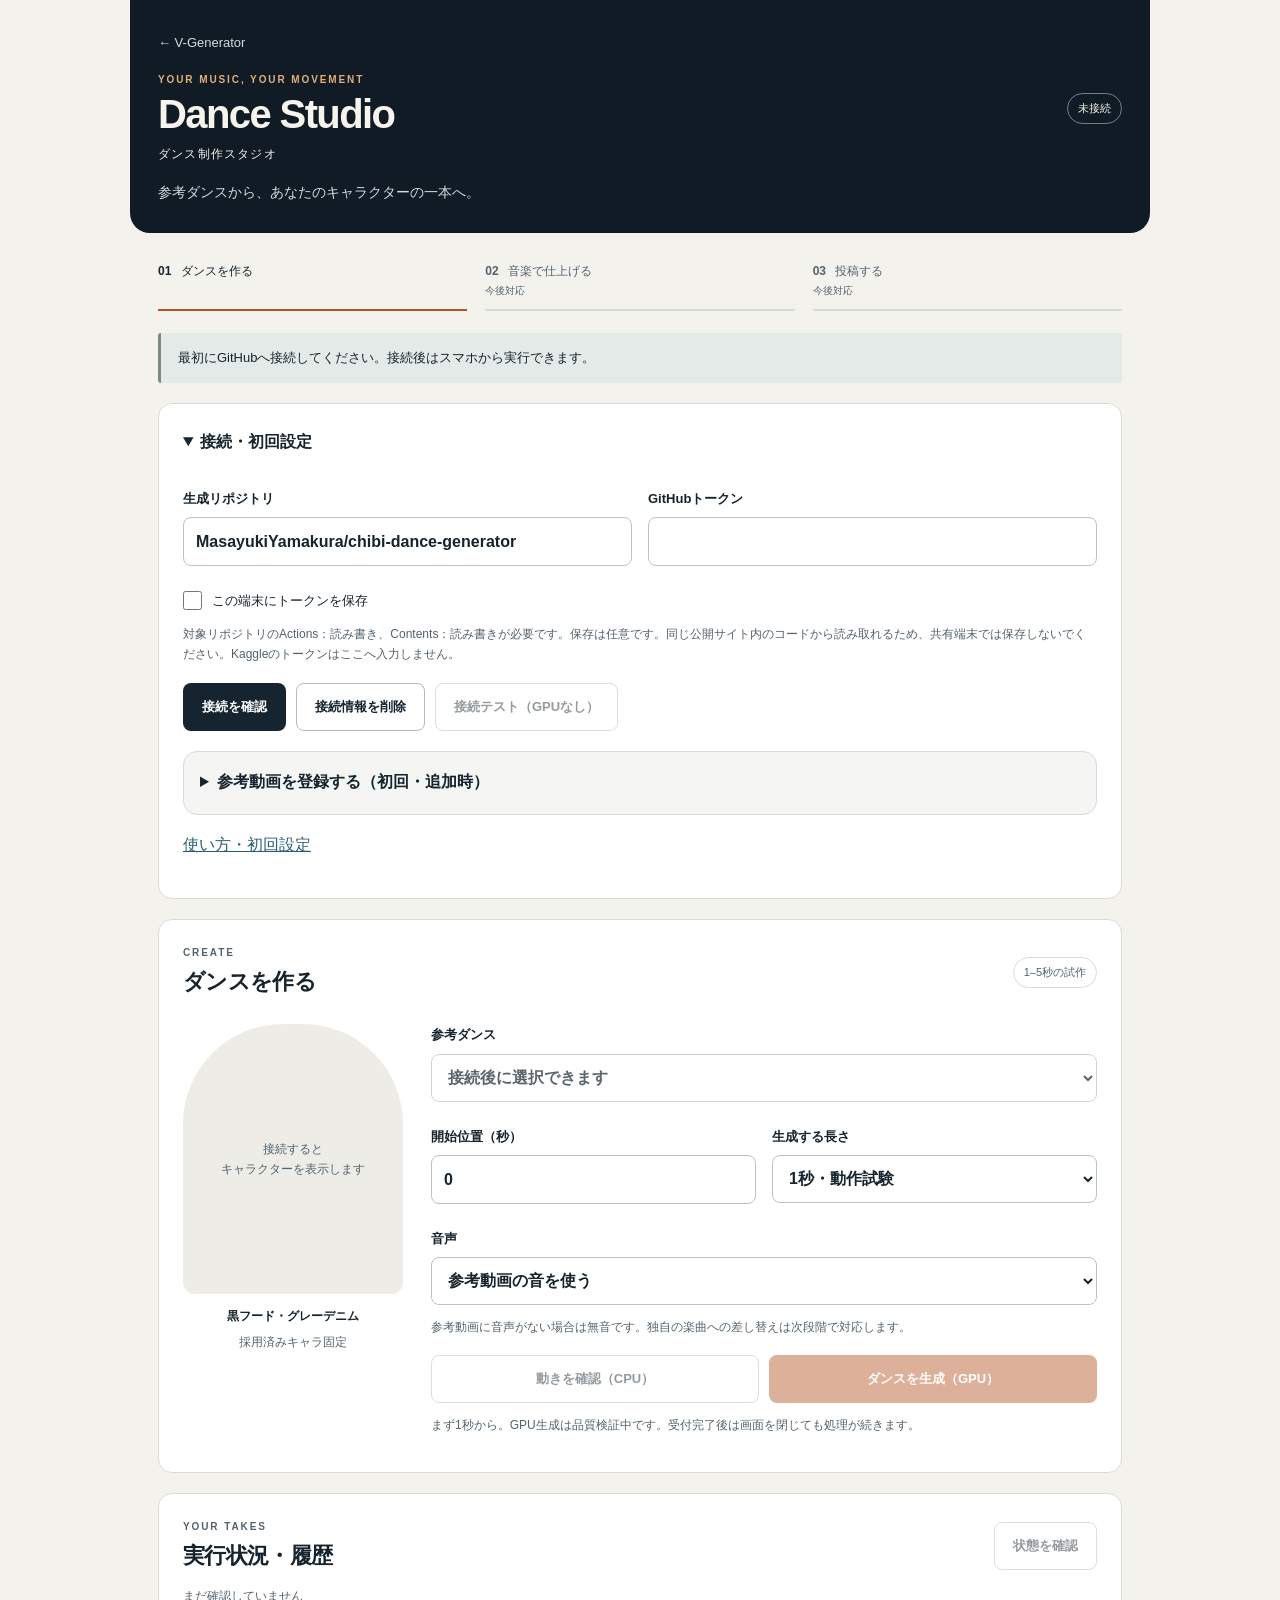
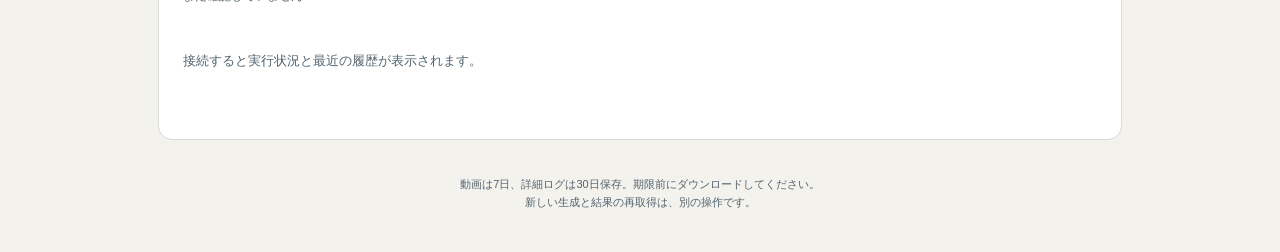
==== dance/index.html @ 24e0ff4b "Publish dedicated Dance Studio from 5bc9be8dfb26" ====
<!doctype html>
<html lang="ja">
  <head>
    <meta charset="utf-8" />
    <meta
      name="viewport"
      content="width=device-width,initial-scale=1,viewport-fit=cover"
    />
    <meta name="referrer" content="no-referrer" />
    <meta
      http-equiv="Content-Security-Policy"
      content="default-src 'self'; connect-src 'self' https://api.github.com; img-src 'self' data:; style-src 'self'; script-src 'self'; base-uri 'none'; object-src 'none'; form-action 'none'"
    />
    <meta name="theme-color" content="#101b25" />
    <title>Dance Studio</title>
    <link rel="stylesheet" href="style.css" />
    <script type="module" src="app.mjs"></script>
  </head>
  <body>
    <main>
      <header>
        <a class="back" href="../">← V-Generator</a>
        <div class="headline">
          <div>
            <p class="eyebrow">YOUR MUSIC, YOUR MOVEMENT</p>
            <h1>Dance Studio<span>ダンス制作スタジオ</span></h1>
          </div>
          <span class="connection-badge" id="badge">未接続</span>
        </div>
        <p class="lead">参考ダンスから、あなたのキャラクターの一本へ。</p>
      </header>
      <ol class="stages" aria-label="制作の流れ">
        <li class="selected"><b>01</b> ダンスを作る</li>
        <li><b>02</b> 音楽で仕上げる <small>今後対応</small></li>
        <li><b>03</b> 投稿する <small>今後対応</small></li>
      </ol>
      <p id="message" class="notice" role="status" aria-live="polite">
        最初にGitHubへ接続してください。接続後はスマホから実行できます。
      </p>
      <details id="connection" open>
        <summary>接続・初回設定</summary>
        <div class="fields">
          <label
            >生成リポジトリ<input
              id="repo"
              value="MasayukiYamakura/chibi-dance-generator"
              autocapitalize="none"
              spellcheck="false" /></label
          ><label
            >GitHubトークン<input
              id="token"
              type="password"
              autocomplete="off"
              autocapitalize="none"
              spellcheck="false"
          /></label>
        </div>
        <label class="check"
          ><input
            id="remember"
            type="checkbox"
          />この端末にトークンを保存</label
        >
        <p class="muted">
          対象リポジトリのActions：読み書き、Contents：読み書きが必要です。保存は任意です。同じ公開サイト内のコードから読み取れるため、共有端末では保存しないでください。Kaggleのトークンはここへ入力しません。
        </p>
        <div class="actions">
          <button id="connect">接続を確認</button
          ><button class="secondary" id="forget">接続情報を削除</button
          ><button class="secondary connected" id="smoke" disabled>
            接続テスト（GPUなし）
          </button>
        </div>
        <details class="reference-setup">
          <summary>参考動画を登録する（初回・追加時）</summary>
          <p class="muted">
            Kaggleに登録済みのDatasetを指定します。YouTubeのURLやスマホからの直接アップロードにはまだ対応していません。
          </p>
          <label
            >表示名<input
              id="reference-name"
              placeholder="例：Yes!東京・参考ダンス"
              maxlength="100" /></label
          ><label
            >Kaggle DatasetのURL<input
              id="dataset"
              type="text"
              autocapitalize="none"
              spellcheck="false"
              placeholder="https://www.kaggle.com/datasets/所有者/名前" /></label
          ><label
            >動画のパス（動画が1本なら空欄）<input
              id="video-path"
              autocapitalize="none"
              placeholder="/kaggle/input/.../reference.mp4" /></label
          ><button id="register" class="secondary connected" disabled>
            参考動画を登録
          </button>
        </details>
        <p>
          <a href="README.md" target="_blank" rel="noopener noreferrer"
            >使い方・初回設定</a
          >
        </p>
      </details>
      <section class="production" aria-labelledby="create-title">
        <div class="section-head">
          <div>
            <p class="eyebrow">CREATE</p>
            <h2 id="create-title">ダンスを作る</h2>
          </div>
          <span class="label">1–5秒の試作</span>
        </div>
        <div class="workspace">
          <div class="character">
            <div class="character-image">
              <img id="character" alt="採用済みの大人頭身キャラクター" hidden />
              <p id="character-placeholder">
                接続すると<br />キャラクターを表示します
              </p>
            </div>
            <p id="character-name">黒フード・グレーデニム</p>
            <span class="muted">採用済みキャラ固定</span>
          </div>
          <div class="controls">
            <label
              >参考ダンス<select id="reference" disabled>
                <option value="">接続後に選択できます</option>
              </select></label
            >
            <div class="fields timing">
              <label
                >開始位置（秒）<input
                  id="start"
                  type="number"
                  min="0"
                  step="0.1"
                  value="0"
                  inputmode="decimal" /></label
              ><label
                >生成する長さ<select id="seconds">
                  <option value="1">1秒・動作試験</option>
                  <option value="2">2秒・品質確認</option>
                  <option value="5">5秒・試作</option>
                </select></label
              >
            </div>
            <label
              >音声<select id="audio">
                <option value="reference">参考動画の音を使う</option>
                <option value="mute">無音にする</option>
              </select></label
            >
            <p class="muted">
              参考動画に音声がない場合は無音です。独自の楽曲への差し替えは次段階で対応します。
            </p>
            <div class="actions generate-actions">
              <button id="preview" class="secondary connected" disabled>
                動きを確認（CPU）</button
              ><button id="generate" class="connected" disabled>
                ダンスを生成（GPU）
              </button>
            </div>
            <p class="muted">
              まず1秒から。GPU生成は品質検証中です。受付完了後は画面を閉じても処理が続きます。
            </p>
          </div>
        </div>
      </section>
      <section id="pending-panel" class="pending" hidden>
        <h2>受付状況の確認</h2>
        <p id="pending-message"></p>
        <div class="actions">
          <button id="check-pending" class="secondary">受付状況を確認</button
          ><button id="retry-pending" class="secondary">同じ依頼を再送</button>
        </div>
        <p class="muted">
          再送でも受付IDは変えず、Kaggleへの二重送信を防ぎます。
        </p>
      </section>
      <section aria-labelledby="history-title">
        <div class="section-head">
          <div>
            <p class="eyebrow">YOUR TAKES</p>
            <h2 id="history-title">実行状況・履歴</h2>
          </div>
          <button id="refresh" class="secondary connected" disabled>
            状態を確認
          </button>
        </div>
        <p id="checked" class="muted">まだ確認していません</p>
        <div id="history">
          <p class="empty">接続すると実行状況と最近の履歴が表示されます。</p>
        </div>
      </section>
      <footer>
        動画は7日、詳細ログは30日保存。期限前にダウンロードしてください。<br />新しい生成と結果の再取得は、別の操作です。
      </footer>
      <dialog id="review">
        <h2 id="review-title">実行内容を確認</h2>
        <p id="review-content"></p>
        <p id="review-note" class="muted"></p>
        <div class="actions">
          <button id="confirm">この内容で実行</button
          ><button id="cancel" class="secondary">戻る</button>
        </div>
      </dialog>
    </main>
  </body>
</html>
---- dance/style.css ----
:root {
  color-scheme: light;
  --ink: #15242e;
  --muted: #52636e;
  --paper: #f4f2ed;
  --line: #d6dcd9;
  --accent: #b55222;
  --night: #101b25;
}
* {
  box-sizing: border-box;
}
body {
  margin: 0;
  background: var(--paper);
  color: var(--ink);
  font-family:
    -apple-system, BlinkMacSystemFont, "Segoe UI", "Noto Sans JP", sans-serif;
  line-height: 1.7;
}
main {
  max-width: 1020px;
  margin: auto;
  padding: 32px 28px 40px;
}
header {
  margin: -32px -28px 28px;
  padding: 28px;
  background: var(--night);
  color: #f7f4ed;
  border-radius: 0 0 20px 20px;
}
.back {
  color: #d2dcdf;
  font-size: 13px;
  text-decoration: none;
}
.headline {
  display: flex;
  align-items: center;
  justify-content: space-between;
  gap: 12px;
}
.eyebrow {
  font-size: 10px;
  letter-spacing: 0.19em;
  font-weight: 700;
  margin: 16px 0 4px;
  color: var(--muted);
}
header .eyebrow {
  color: #e1ae78;
}
h1 {
  font-size: 40px;
  line-height: 1.1;
  letter-spacing: -0.04em;
  margin: 0;
}
h1 span {
  display: block;
  font-size: 12px;
  letter-spacing: 0.1em;
  font-weight: 400;
  margin-top: 12px;
}
.lead {
  color: #d2dcdf;
  font-size: 14px;
  margin: 20px 0 0;
}
.connection-badge,
.label {
  border: 1px solid #71818b;
  border-radius: 999px;
  padding: 5px 10px;
  font-size: 11px;
  white-space: nowrap;
}
.connection-badge.on {
  color: #bce9cc;
  border-color: #688a73;
}
.stages {
  display: flex;
  list-style: none;
  padding: 0;
  gap: 18px;
  font-size: 12px;
  color: var(--muted);
  margin: 22px 0;
}
.stages li {
  border-bottom: 2px solid var(--line);
  padding-bottom: 10px;
  flex: 1;
}
.stages .selected {
  color: var(--ink);
  border-color: var(--accent);
}
.stages b {
  margin-right: 6px;
}
.stages small {
  display: block;
  font-size: 10px;
}
.notice {
  padding: 14px 17px;
  background: #e4eae7;
  border-left: 3px solid #778c83;
  font-size: 13px;
  border-radius: 3px;
  overflow-wrap: anywhere;
}
.notice.error {
  background: #f7e6dc;
  border-color: var(--accent);
}
details,
section {
  background: #fff;
  border: 1px solid var(--line);
  border-radius: 14px;
  padding: 24px;
  margin: 20px 0;
}
summary {
  cursor: pointer;
  font-weight: 650;
  min-height: 30px;
}
details[open] > summary {
  margin-bottom: 18px;
}
.reference-setup {
  background: #f5f6f3;
  padding: 16px;
  margin: 20px 0 0;
}
.fields {
  display: grid;
  grid-template-columns: 1fr 1fr;
  gap: 16px;
}
label {
  display: block;
  font-size: 13px;
  font-weight: 600;
  margin: 12px 0;
}
input,
select {
  display: block;
  width: 100%;
  min-height: 48px;
  margin-top: 7px;
  border: 1px solid #b8c3c6;
  border-radius: 8px;
  background: #fff;
  color: var(--ink);
  padding: 10px 12px;
  font: inherit;
  font-size: 16px;
}
.check {
  display: flex;
  align-items: center;
  gap: 10px;
  font-weight: 400;
}
.check input {
  width: 19px;
  min-height: 19px;
  margin: 0;
}
.muted {
  color: var(--muted);
  font-size: 12px;
  font-weight: 400;
}
.actions {
  display: flex;
  flex-wrap: wrap;
  gap: 10px;
  margin-top: 18px;
}
button,
.download {
  border: 1px solid transparent;
  border-radius: 8px;
  padding: 12px 18px;
  min-height: 46px;
  background: var(--ink);
  color: white;
  font: inherit;
  font-size: 13px;
  font-weight: 650;
  cursor: pointer;
  text-align: center;
  text-decoration: none;
}
button.secondary {
  background: #fff;
  border-color: #aebcbf;
  color: var(--ink);
}
button:hover:not(:disabled) {
  filter: brightness(0.9);
}
button:disabled {
  opacity: 0.45;
  cursor: not-allowed;
}
a {
  color: #295d74;
}
button:focus-visible,
input:focus-visible,
select:focus-visible,
a:focus-visible,
summary:focus-visible {
  outline: 3px solid #d09253;
  outline-offset: 3px;
}
.section-head {
  display: flex;
  align-items: center;
  justify-content: space-between;
  gap: 10px;
}
.section-head .eyebrow {
  margin: 0;
}
.section-head h2 {
  margin: 2px 0 0;
  font-size: 22px;
  letter-spacing: -0.03em;
}
.section-head .label {
  border-color: var(--line);
  color: var(--muted);
}
.workspace {
  display: grid;
  grid-template-columns: 220px 1fr;
  gap: 28px;
  margin-top: 24px;
}
.character {
  text-align: center;
}
.character-image {
  background: #edece6;
  min-height: 270px;
  border-radius: 100px 100px 12px 12px;
  display: grid;
  place-items: center;
  padding: 20px;
}
.character-image img {
  width: 100%;
  max-height: 270px;
  object-fit: contain;
}
.character-image p {
  font-size: 12px;
  color: var(--muted);
}
.character > p {
  font-size: 12px;
  font-weight: 600;
  margin: 12px 0 0;
}
.controls > label:first-child {
  margin-top: 0;
}
.generate-actions button {
  flex: 1;
}
.generate-actions #generate {
  background: var(--accent);
}
.pending {
  background: #fcf2e5;
}
.pending h2 {
  font-size: 18px;
}
.take {
  border-top: 1px solid var(--line);
  padding-top: 20px;
  margin-top: 20px;
}
.take-head {
  display: flex;
  justify-content: space-between;
  align-items: start;
  gap: 12px;
}
.take h3 {
  font-size: 15px;
  margin: 0;
}
.take p {
  font-size: 13px;
  margin: 8px 0;
}
.take img {
  width: 100%;
  max-width: 576px;
  border-radius: 8px;
  margin-top: 12px;
}
.take .meta {
  font-size: 11px;
  color: var(--muted);
  overflow-wrap: anywhere;
}
.status {
  font-size: 12px;
  background: #e9eeec;
  padding: 5px 9px;
  border-radius: 5px;
  display: inline-block;
}
.empty {
  padding: 30px 0;
  color: var(--muted);
  font-size: 13px;
}
.download {
  background: #e8eeeb;
  color: var(--ink);
  display: inline-block;
}
.text-link {
  font-size: 12px;
  margin: 10px 0;
  display: inline-block;
}
footer {
  font-size: 11px;
  color: var(--muted);
  text-align: center;
  margin-top: 35px;
}
dialog {
  border: 1px solid var(--line);
  border-radius: 16px;
  max-width: 460px;
  width: calc(100% - 32px);
  padding: 24px;
  color: var(--ink);
}
dialog::backdrop {
  background: #101b25b0;
}
dialog h2 {
  font-size: 20px;
  margin: 0;
}
dialog p {
  white-space: pre-line;
  font-size: 14px;
}
[hidden] {
  display: none !important;
}
@media (max-width: 640px) {
  main {
    padding: 20px 16px 30px;
  }
  header {
    margin: -20px -16px 24px;
    padding: 24px 20px;
  }
  h1 {
    font-size: 33px;
  }
  .headline {
    align-items: start;
  }
  .connection-badge {
    margin-top: 20px;
  }
  .stages {
    gap: 10px;
    font-size: 11px;
  }
  details,
  section {
    padding: 18px;
  }
  .fields {
    grid-template-columns: 1fr;
  }
  .timing {
    grid-template-columns: 1fr 1fr;
    gap: 10px;
  }
  .workspace {
    grid-template-columns: 1fr;
    gap: 20px;
    margin-top: 20px;
  }
  .character {
    display: grid;
    grid-template-columns: 90px 1fr;
    text-align: left;
    column-gap: 18px;
    align-items: center;
  }
  .character-image {
    grid-row: 1/3;
    min-height: 130px;
    padding: 8px;
    border-radius: 40px 40px 8px 8px;
  }
  .character-image img {
    max-height: 130px;
  }
  .character > p {
    align-self: end;
    margin: 0;
  }
  .character > span {
    align-self: start;
  }
  .generate-actions {
    flex-direction: column;
  }
  .generate-actions button {
    width: 100%;
  }
  .section-head h2 {
    font-size: 20px;
  }
  .section-head button {
    padding: 10px 12px;
  }
  .take-head {
    display: block;
  }
  .take-head .status {
    margin-top: 9px;
  }
  .actions > button {
    min-height: 48px;
  }
  .take .actions {
    gap: 8px;
  }
  .connection-badge {
    font-size: 10px;
  }
}
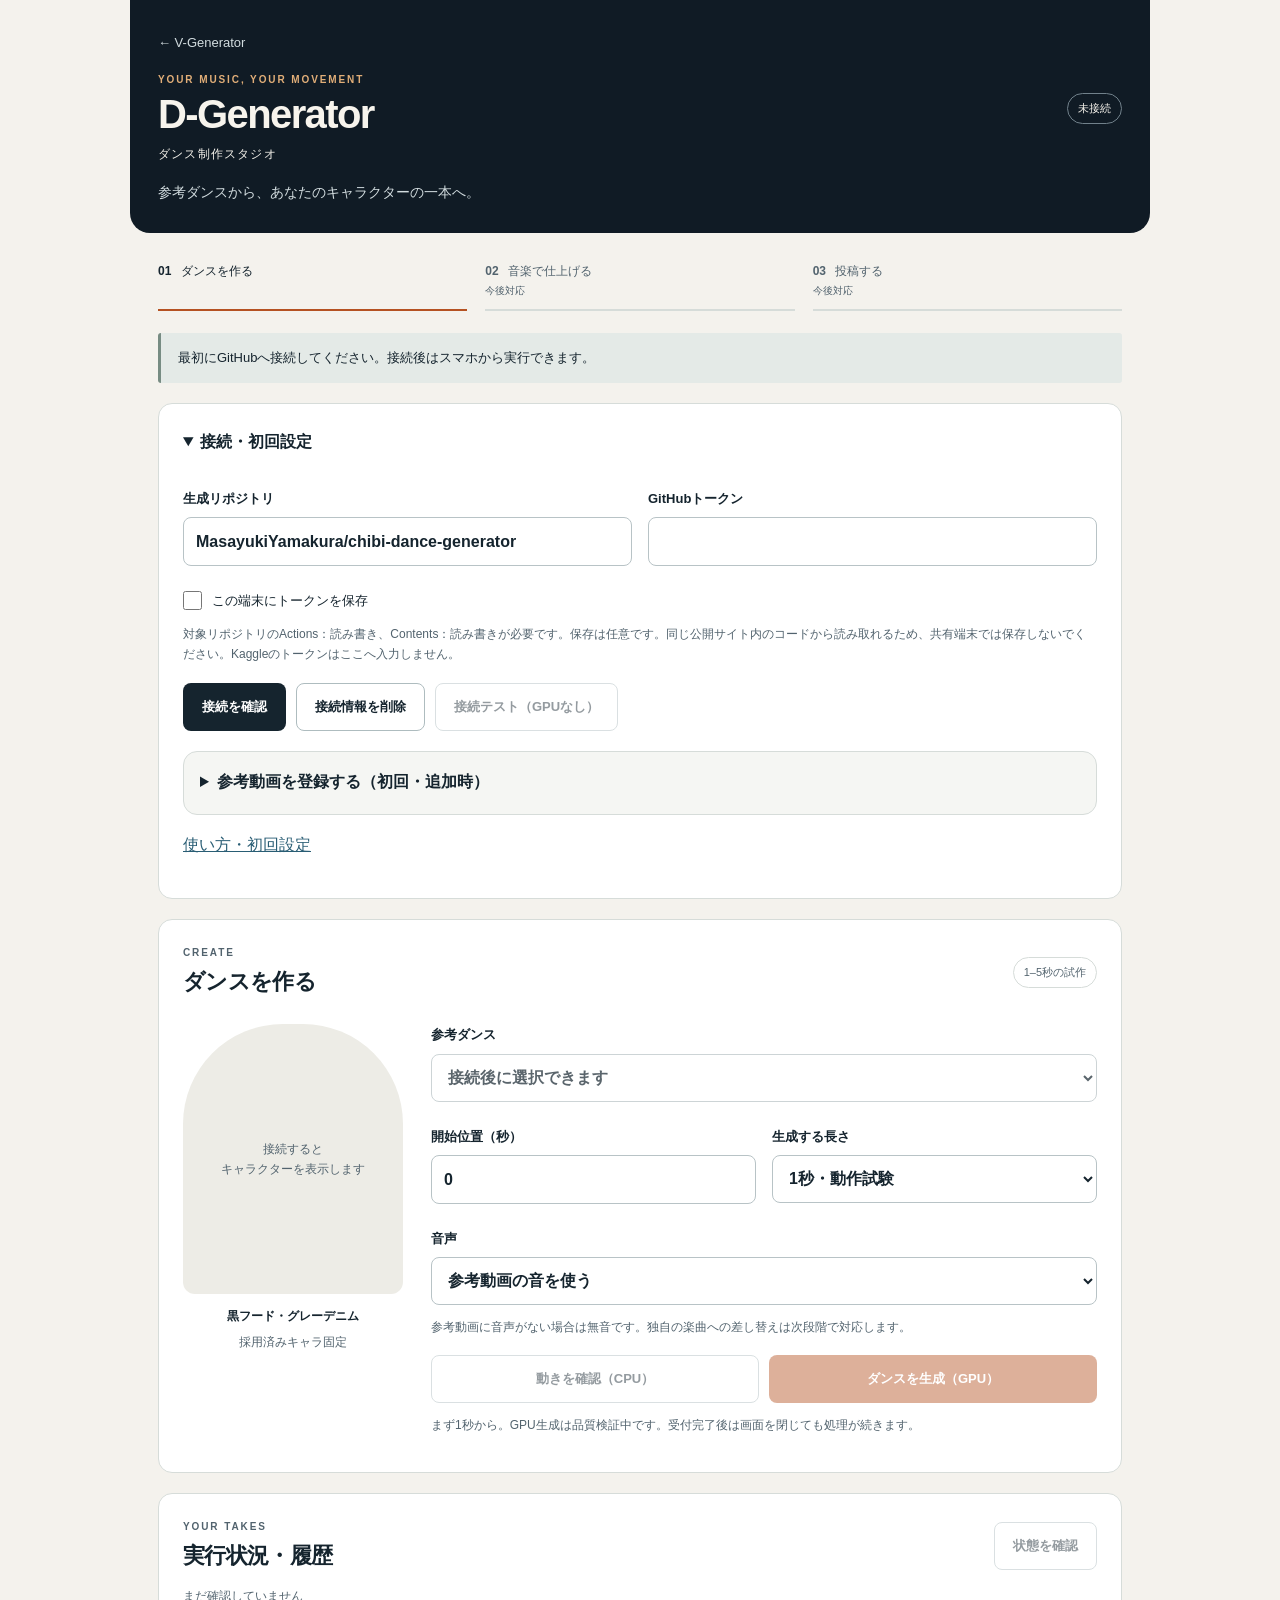
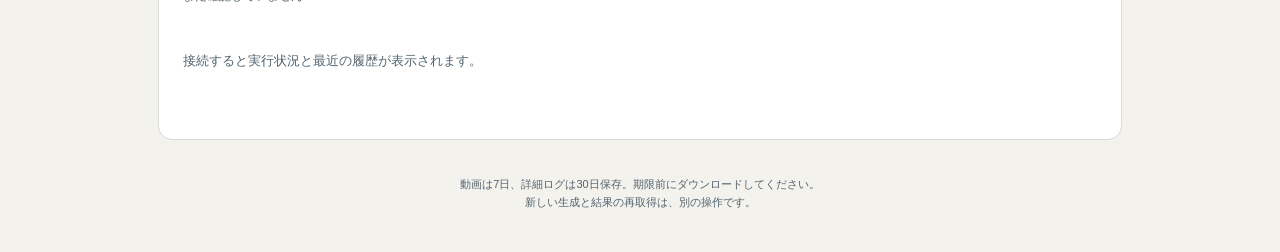
==== commit 745163ac: "Publish D-Generator screen name from 51ecce05717a" ====
--- a/dance/index.html
+++ b/dance/index.html
@@ -12,7 +12,7 @@
       content="default-src 'self'; connect-src 'self' https://api.github.com; img-src 'self' data:; style-src 'self'; script-src 'self'; base-uri 'none'; object-src 'none'; form-action 'none'"
     />
     <meta name="theme-color" content="#101b25" />
-    <title>Dance Studio</title>
+    <title>D-Generator</title>
     <link rel="stylesheet" href="style.css" />
     <script type="module" src="app.mjs"></script>
   </head>
@@ -23,7 +23,7 @@
         <div class="headline">
           <div>
             <p class="eyebrow">YOUR MUSIC, YOUR MOVEMENT</p>
-            <h1>Dance Studio<span>ダンス制作スタジオ</span></h1>
+            <h1>D-Generator<span>ダンス制作スタジオ</span></h1>
           </div>
           <span class="connection-badge" id="badge">未接続</span>
         </div>
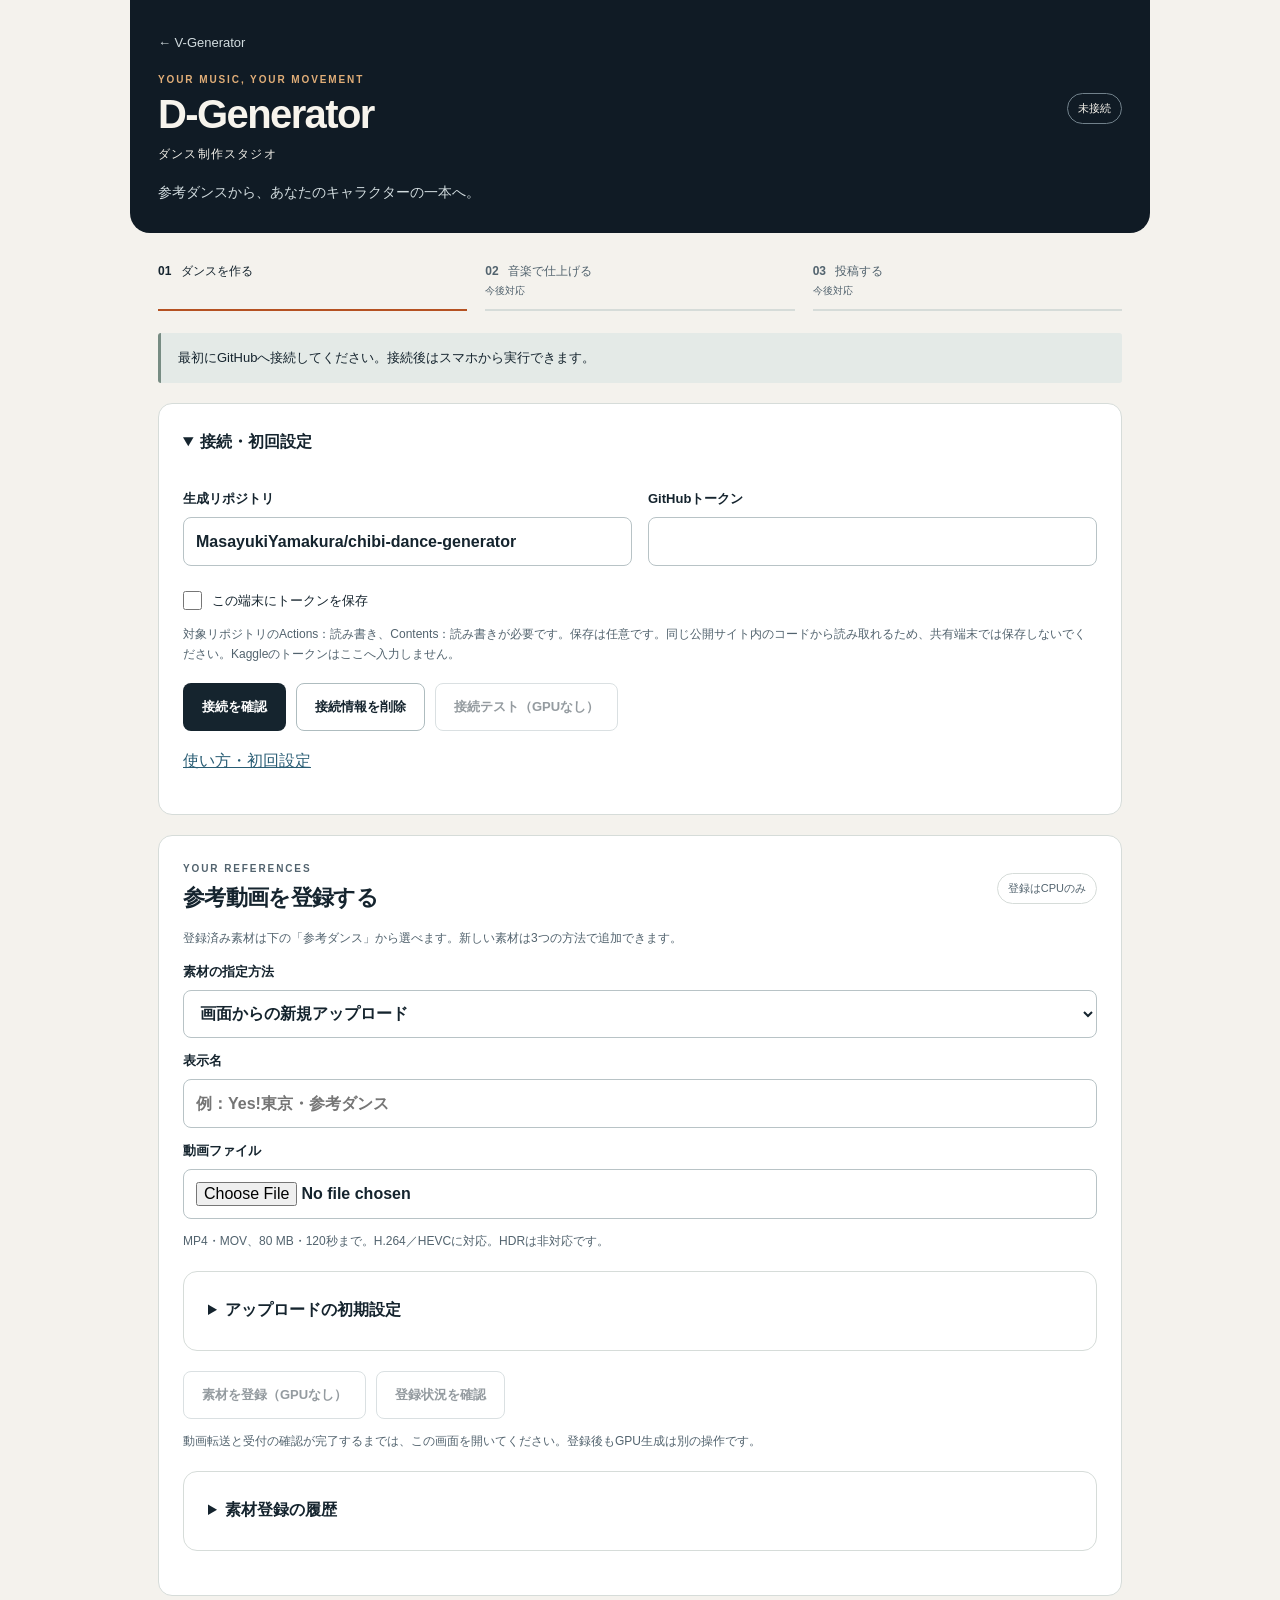
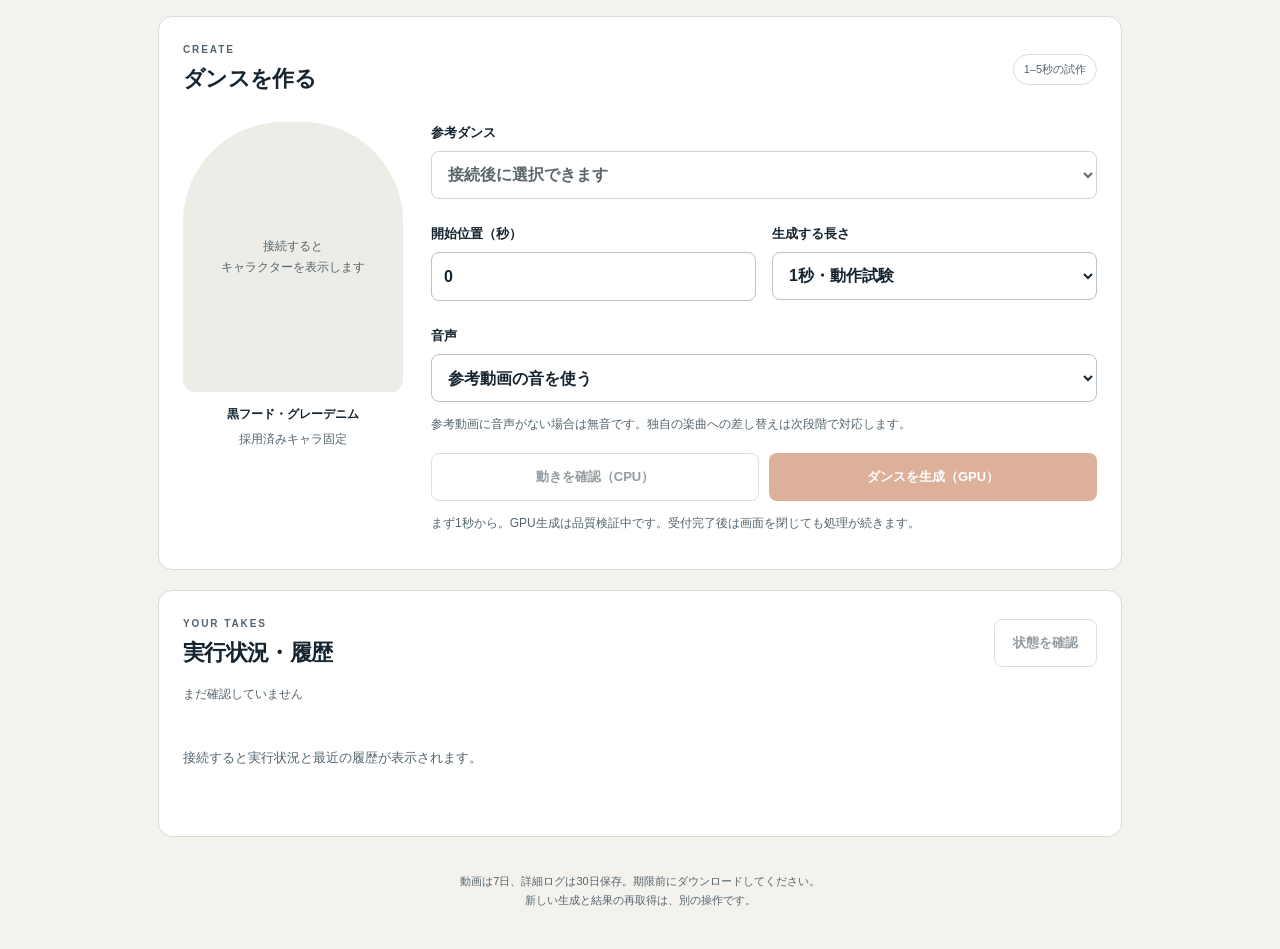
==== commit f2377658: "Publish D-Generator three-source material registration UI" ====
--- a/dance/index.html
+++ b/dance/index.html
@@ -9,12 +9,12 @@
     <meta name="referrer" content="no-referrer" />
     <meta
       http-equiv="Content-Security-Policy"
-      content="default-src 'self'; connect-src 'self' https://api.github.com; img-src 'self' data:; style-src 'self'; script-src 'self'; base-uri 'none'; object-src 'none'; form-action 'none'"
+      content="default-src 'self'; connect-src 'self' https://api.github.com https://api.cloudinary.com https://*.workers.dev; media-src 'self' blob:; img-src 'self' data:; style-src 'self'; script-src 'self'; base-uri 'none'; object-src 'none'; form-action 'none'"
     />
     <meta name="theme-color" content="#101b25" />
     <title>D-Generator</title>
     <link rel="stylesheet" href="style.css" />
-    <script type="module" src="app.mjs"></script>
+    <script type="module" src="app.mjs?v=20261023-materials-1"></script>
   </head>
   <body>
     <main>
@@ -71,38 +71,44 @@
             接続テスト（GPUなし）
           </button>
         </div>
-        <details class="reference-setup">
-          <summary>参考動画を登録する（初回・追加時）</summary>
-          <p class="muted">
-            Kaggleに登録済みのDatasetを指定します。YouTubeのURLやスマホからの直接アップロードにはまだ対応していません。
-          </p>
-          <label
-            >表示名<input
-              id="reference-name"
-              placeholder="例：Yes!東京・参考ダンス"
-              maxlength="100" /></label
-          ><label
-            >Kaggle DatasetのURL<input
-              id="dataset"
-              type="text"
-              autocapitalize="none"
-              spellcheck="false"
-              placeholder="https://www.kaggle.com/datasets/所有者/名前" /></label
-          ><label
-            >動画のパス（動画が1本なら空欄）<input
-              id="video-path"
-              autocapitalize="none"
-              placeholder="/kaggle/input/.../reference.mp4" /></label
-          ><button id="register" class="secondary connected" disabled>
-            参考動画を登録
-          </button>
-        </details>
         <p>
           <a href="README.md" target="_blank" rel="noopener noreferrer"
             >使い方・初回設定</a
           >
         </p>
       </details>
+      <section aria-labelledby="materials-title">
+        <div class="section-head"><div><p class="eyebrow">YOUR REFERENCES</p><h2 id="materials-title">参考動画を登録する</h2></div><span class="label">登録はCPUのみ</span></div>
+        <p class="muted">登録済み素材は下の「参考ダンス」から選べます。新しい素材は3つの方法で追加できます。</p>
+        <label>素材の指定方法<select id="source-type"><option value="upload">画面からの新規アップロード</option><option value="kaggle">Kaggle Dataset</option><option value="youtube">YouTube URL</option></select></label>
+        <label>表示名<input id="reference-name" maxlength="60" placeholder="例：Yes!東京・参考ダンス" /></label>
+        <div id="source-upload">
+          <label>動画ファイル<input id="reference-file" type="file" accept="video/mp4,video/quicktime,.mp4,.mov" /></label>
+          <p class="muted">MP4・MOV、80 MB・120秒まで。H.264／HEVCに対応。HDRは非対応です。</p>
+          <p id="file-info" class="muted"></p><video id="upload-preview" controls playsinline preload="metadata" hidden></video>
+          <progress id="upload-progress" max="100" value="0" hidden></progress><p id="upload-percent" class="muted"></p>
+          <details><summary>アップロードの初期設定</summary>
+            <p class="muted">本人専用のCloudflare Workerを初回だけ設定してください。設定手順は「使い方・初回設定」にあります。Cloudinaryの秘密鍵は画面に入力しません。</p>
+            <label>本人専用アップロードAPIのURL<input id="upload-api" type="url" autocapitalize="none" spellcheck="false" placeholder="https://d-generator-upload.本人のサブドメイン.workers.dev" /></label>
+            <button id="save-upload-api" class="secondary" disabled>接続先を保存</button>
+            <label class="check"><input id="upload-consent" type="checkbox" />本人が作成したWorkerであることを確認しました。このWorkerへGitHubトークンを送って本人確認することに同意します。</label>
+          </details>
+        </div>
+        <div id="source-kaggle" hidden>
+          <label>Kaggle DatasetのURL<input id="dataset" autocapitalize="none" spellcheck="false" placeholder="https://www.kaggle.com/datasets/所有者/名前" /></label>
+          <label>動画のパス（1本なら空欄）<input id="video-path" autocapitalize="none" placeholder="例：reference.mp4" /></label>
+          <p class="muted">登録時に動画をCPUで検査し、Datasetの版と対象ファイルを確定します。</p>
+        </div>
+        <div id="source-youtube" hidden>
+          <label>YouTube動画・ShortsのURL<input id="youtube-url" type="url" autocapitalize="none" spellcheck="false" placeholder="https://www.youtube.com/shorts/..." /></label>
+          <p id="youtube-note" class="muted">自動取得は確認前のため停止中です。URLを参考リンクとして保存し、動画ファイルを追加できます。</p>
+        </div>
+        <div class="actions"><button id="register" class="secondary" disabled>素材を登録（GPUなし）</button><button id="reference-refresh" class="secondary" disabled>登録状況を確認</button></div>
+        <p class="muted">動画転送と受付の確認が完了するまでは、この画面を開いてください。登録後もGPU生成は別の操作です。</p>
+        <div id="reference-pending" class="pending" hidden><h3>素材登録の受付</h3><p id="reference-pending-text"></p><p id="reference-pending-status" class="muted"></p>
+          <div class="actions"><button id="reference-resume" class="secondary">登録を再開</button><button id="reference-clear" class="secondary">受付表示を閉じる</button></div></div>
+        <details><summary>素材登録の履歴</summary><div id="reference-history"></div></details>
+      </section>
       <section class="production" aria-labelledby="create-title">
         <div class="section-head">
           <div>
--- a/dance/style.css
+++ b/dance/style.css
@@ -456,3 +456,8 @@
     font-size: 10px;
   }
 }
+
+#upload-preview {max-width:100%; width:280px; max-height:320px; display:block; margin:12px 0; background:#101b25; border-radius:12px;}
+#upload-preview[hidden] {display:none;}
+progress {width:100%; accent-color:var(--accent, #31b6a5);}
+#reference-history .take {margin-top:12px;}
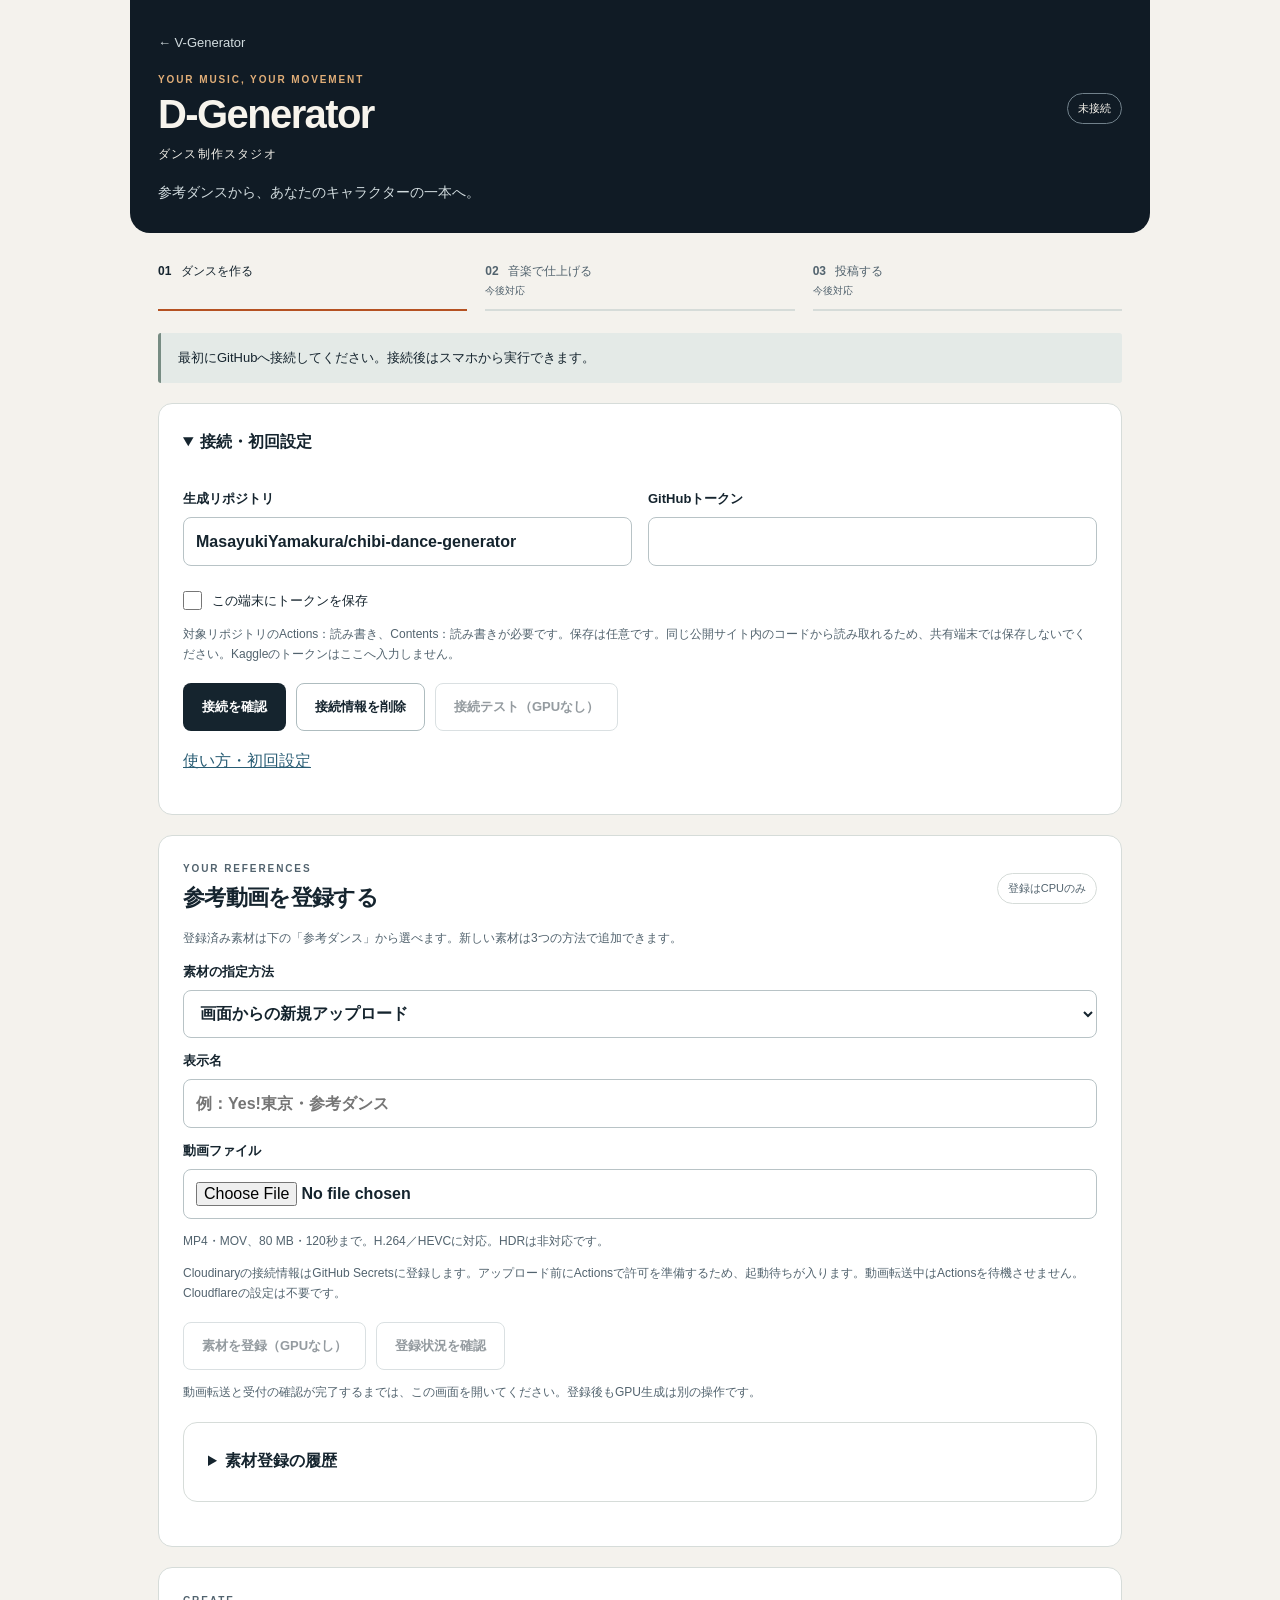
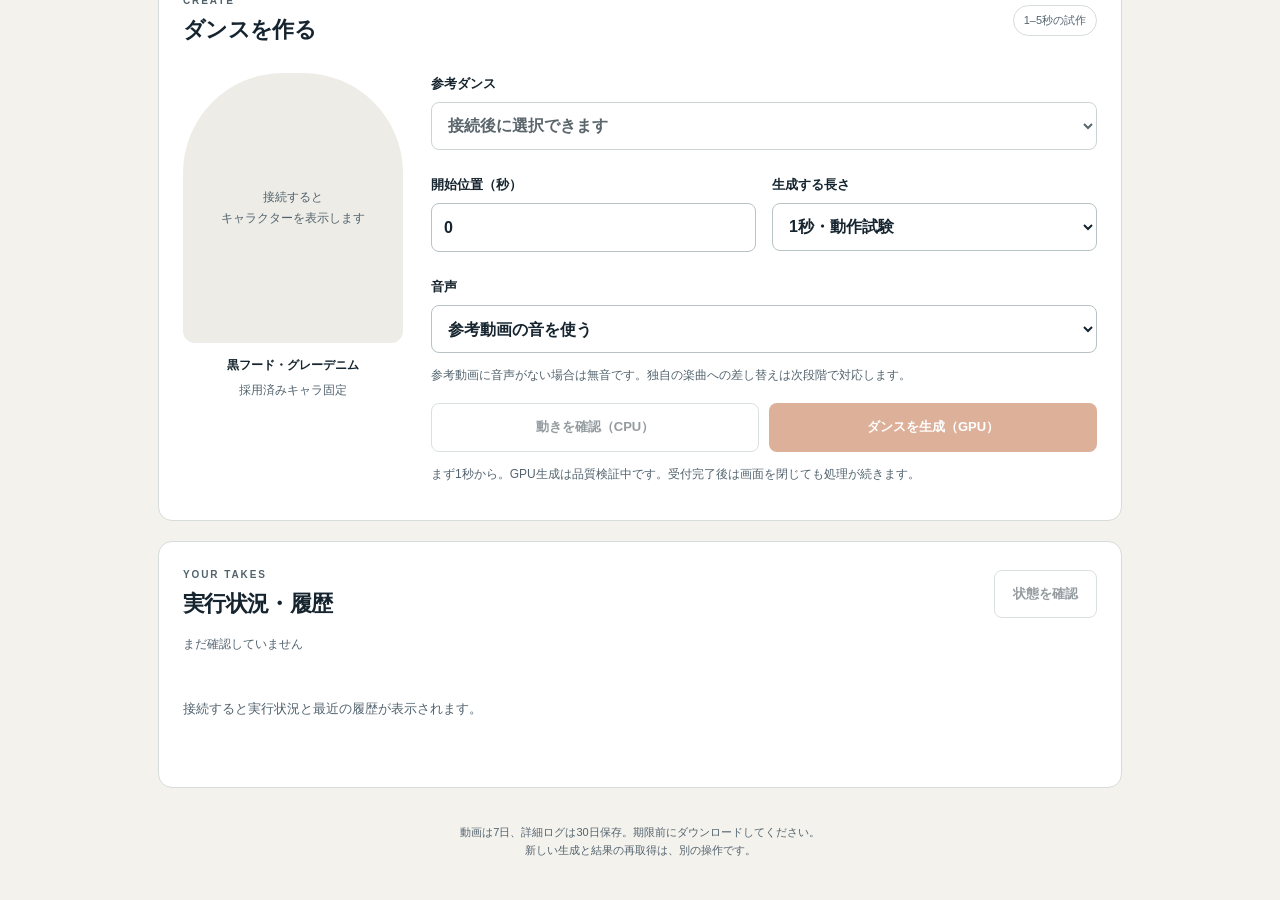
==== commit 1dc4a7b4: "Publish D-Generator Actions-backed uploads without Cloudflare" ====
--- a/dance/index.html
+++ b/dance/index.html
@@ -9,12 +9,12 @@
     <meta name="referrer" content="no-referrer" />
     <meta
       http-equiv="Content-Security-Policy"
-      content="default-src 'self'; connect-src 'self' https://api.github.com https://api.cloudinary.com https://*.workers.dev; media-src 'self' blob:; img-src 'self' data:; style-src 'self'; script-src 'self'; base-uri 'none'; object-src 'none'; form-action 'none'"
+      content="default-src 'self'; connect-src 'self' https://api.github.com https://api.cloudinary.com; media-src 'self' blob:; img-src 'self' data:; style-src 'self'; script-src 'self'; base-uri 'none'; object-src 'none'; form-action 'none'"
     />
     <meta name="theme-color" content="#101b25" />
     <title>D-Generator</title>
     <link rel="stylesheet" href="style.css" />
-    <script type="module" src="app.mjs?v=20261023-materials-1"></script>
+    <script type="module" src="app.mjs?v=20261101-actions-1"></script>
   </head>
   <body>
     <main>
@@ -87,12 +87,7 @@
           <p class="muted">MP4・MOV、80 MB・120秒まで。H.264／HEVCに対応。HDRは非対応です。</p>
           <p id="file-info" class="muted"></p><video id="upload-preview" controls playsinline preload="metadata" hidden></video>
           <progress id="upload-progress" max="100" value="0" hidden></progress><p id="upload-percent" class="muted"></p>
-          <details><summary>アップロードの初期設定</summary>
-            <p class="muted">本人専用のCloudflare Workerを初回だけ設定してください。設定手順は「使い方・初回設定」にあります。Cloudinaryの秘密鍵は画面に入力しません。</p>
-            <label>本人専用アップロードAPIのURL<input id="upload-api" type="url" autocapitalize="none" spellcheck="false" placeholder="https://d-generator-upload.本人のサブドメイン.workers.dev" /></label>
-            <button id="save-upload-api" class="secondary" disabled>接続先を保存</button>
-            <label class="check"><input id="upload-consent" type="checkbox" />本人が作成したWorkerであることを確認しました。このWorkerへGitHubトークンを送って本人確認することに同意します。</label>
-          </details>
+          <p class="muted">Cloudinaryの接続情報はGitHub Secretsに登録します。アップロード前にActionsで許可を準備するため、起動待ちが入ります。動画転送中はActionsを待機させません。Cloudflareの設定は不要です。</p>
         </div>
         <div id="source-kaggle" hidden>
           <label>Kaggle DatasetのURL<input id="dataset" autocapitalize="none" spellcheck="false" placeholder="https://www.kaggle.com/datasets/所有者/名前" /></label>
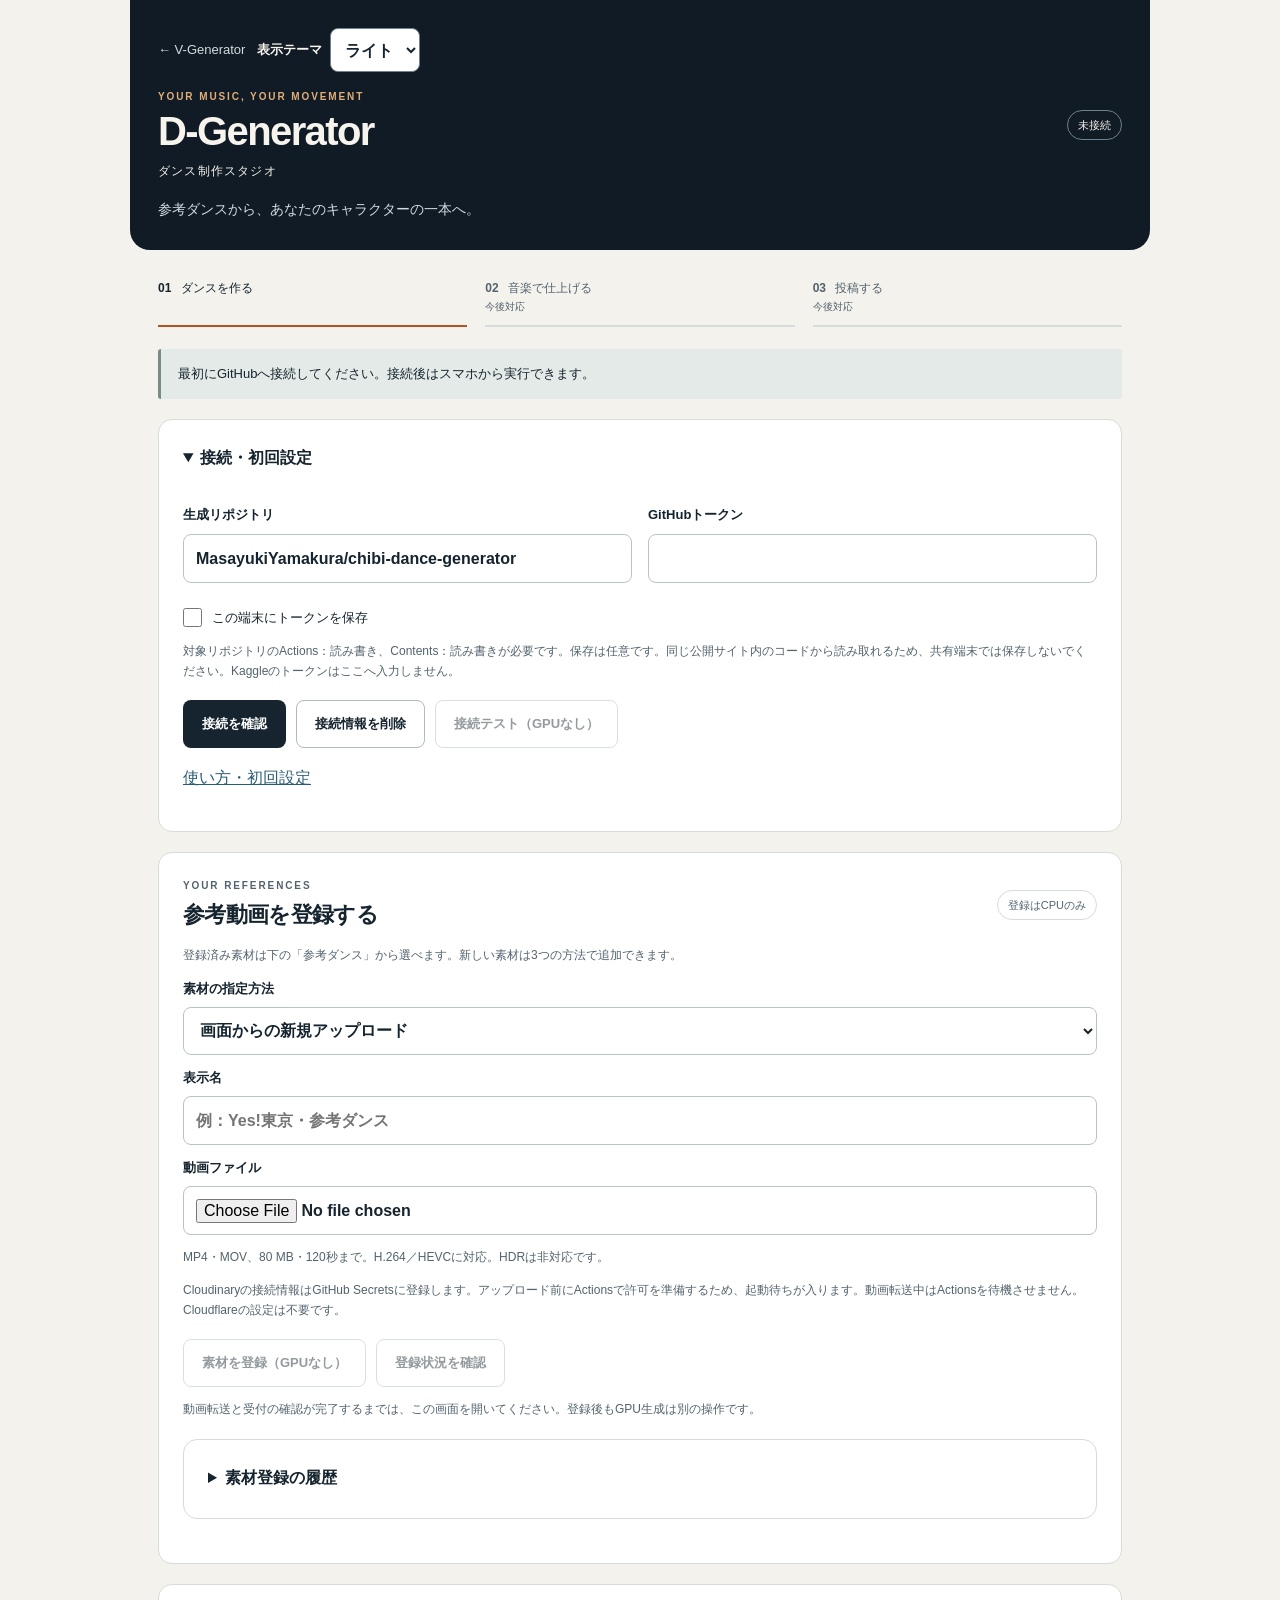
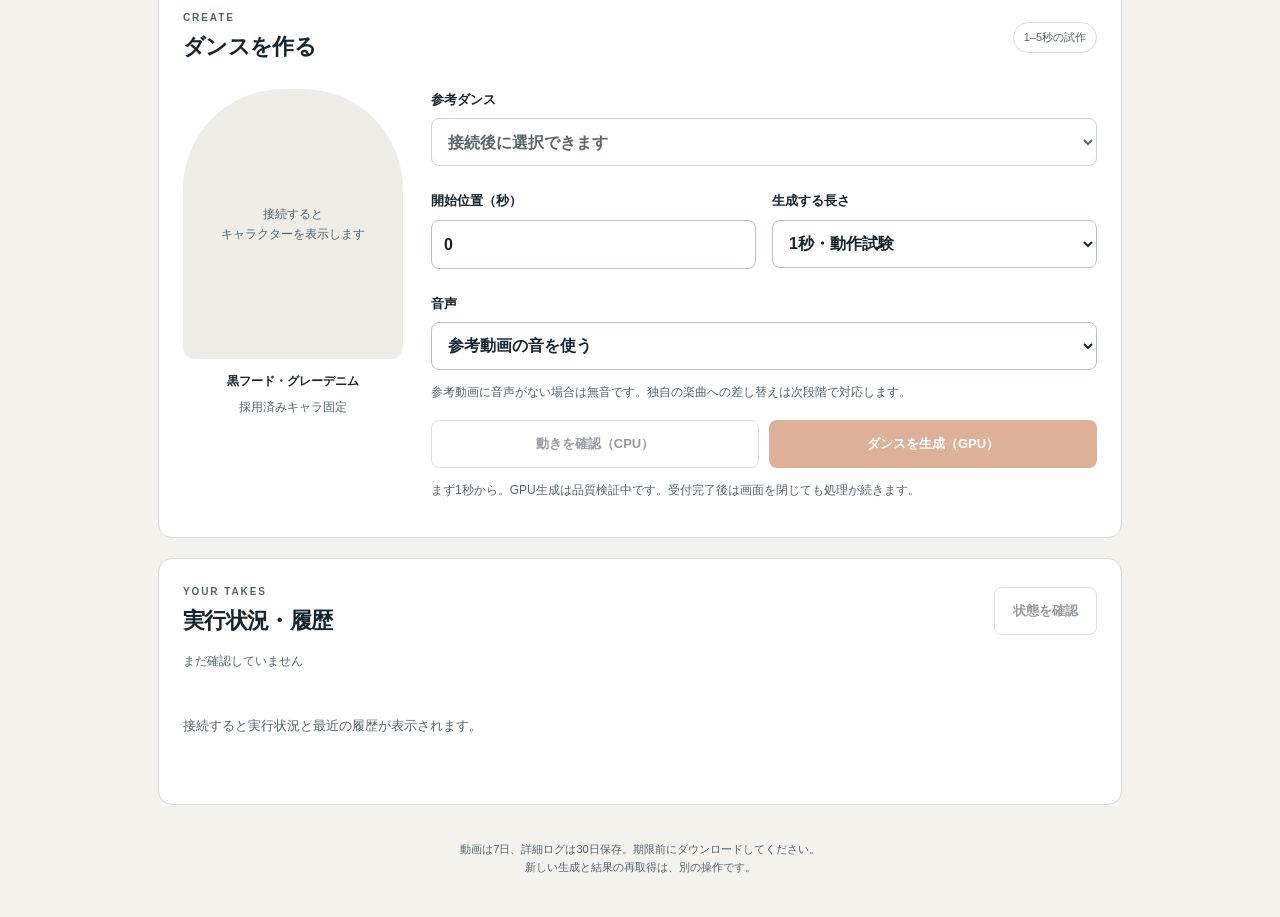
==== commit e9053199: "Publish D-Generator display themes from 4981c782a800" ====
--- a/dance/index.html
+++ b/dance/index.html
@@ -1,5 +1,5 @@
 <!doctype html>
-<html lang="ja">
+<html lang="ja" data-theme="light">
   <head>
     <meta charset="utf-8" />
     <meta
@@ -11,15 +11,15 @@
       http-equiv="Content-Security-Policy"
       content="default-src 'self'; connect-src 'self' https://api.github.com https://api.cloudinary.com; media-src 'self' blob:; img-src 'self' data:; style-src 'self'; script-src 'self'; base-uri 'none'; object-src 'none'; form-action 'none'"
     />
-    <meta name="theme-color" content="#101b25" />
+    <meta name="theme-color" content="#f4f5f7" />
     <title>D-Generator</title>
-    <link rel="stylesheet" href="style.css" />
+    <script src="theme.js?v=1"></script><link rel="stylesheet" href="style.css?v=display-theme-1">
     <script type="module" src="app.mjs?v=20261101-actions-1"></script>
   </head>
   <body>
     <main>
       <header>
-        <a class="back" href="../">← V-Generator</a>
+        <a class="back" href="../">← V-Generator</a><label class="display-theme">表示テーマ<select id="displayTheme" disabled><option value="light">ライト</option><option value="dark">ダーク</option></select></label>
         <div class="headline">
           <div>
             <p class="eyebrow">YOUR MUSIC, YOUR MOVEMENT</p>
--- a/dance/style.css
+++ b/dance/style.css
@@ -461,3 +461,62 @@
 #upload-preview[hidden] {display:none;}
 progress {width:100%; accent-color:var(--accent, #31b6a5);}
 #reference-history .take {margin-top:12px;}
+
+/* Display theme */
+.display-theme {
+  display: flex;
+  align-items: center;
+  gap: 8px;
+  margin: 0 0 12px;
+  font-size: 13px;
+}
+.display-theme select {
+  width: auto;
+  margin: 0;
+  min-height: 44px;
+  padding: 6px 10px;
+}
+
+header .display-theme {
+  display: inline-flex;
+  margin: 0 0 0 12px;
+  vertical-align: middle;
+}
+header .display-theme select {
+  border-color: #71818b;
+}
+
+:root[data-theme="dark"] {
+  color-scheme: dark;
+  --ink: #eef3fa;
+  --muted: #b4c1cc;
+  --paper: #10151c;
+  --line: #50616d;
+  --accent: #efab80;
+  --panel: #19232c;
+  --raised: #243440;
+}
+[data-theme="dark"] :is(details, section, dialog) {
+  background: var(--panel);
+}
+[data-theme="dark"] :is(.reference-setup, .notice, .status, .character-image) {
+  background: var(--raised);
+}
+[data-theme="dark"] :is(input, select) {
+  background: var(--paper);
+  border-color: #788a98;
+}
+[data-theme="dark"] :is(button, .download) {
+  color: #17232c;
+}
+[data-theme="dark"] :is(button.secondary, .download) {
+  background: var(--raised);
+  border-color: #788a98;
+  color: var(--ink);
+}
+[data-theme="dark"] :is(.pending, .notice.error) {
+  background: #432d25;
+}
+[data-theme="dark"] a:not(.back, .download) {
+  color: #a8daef;
+}
